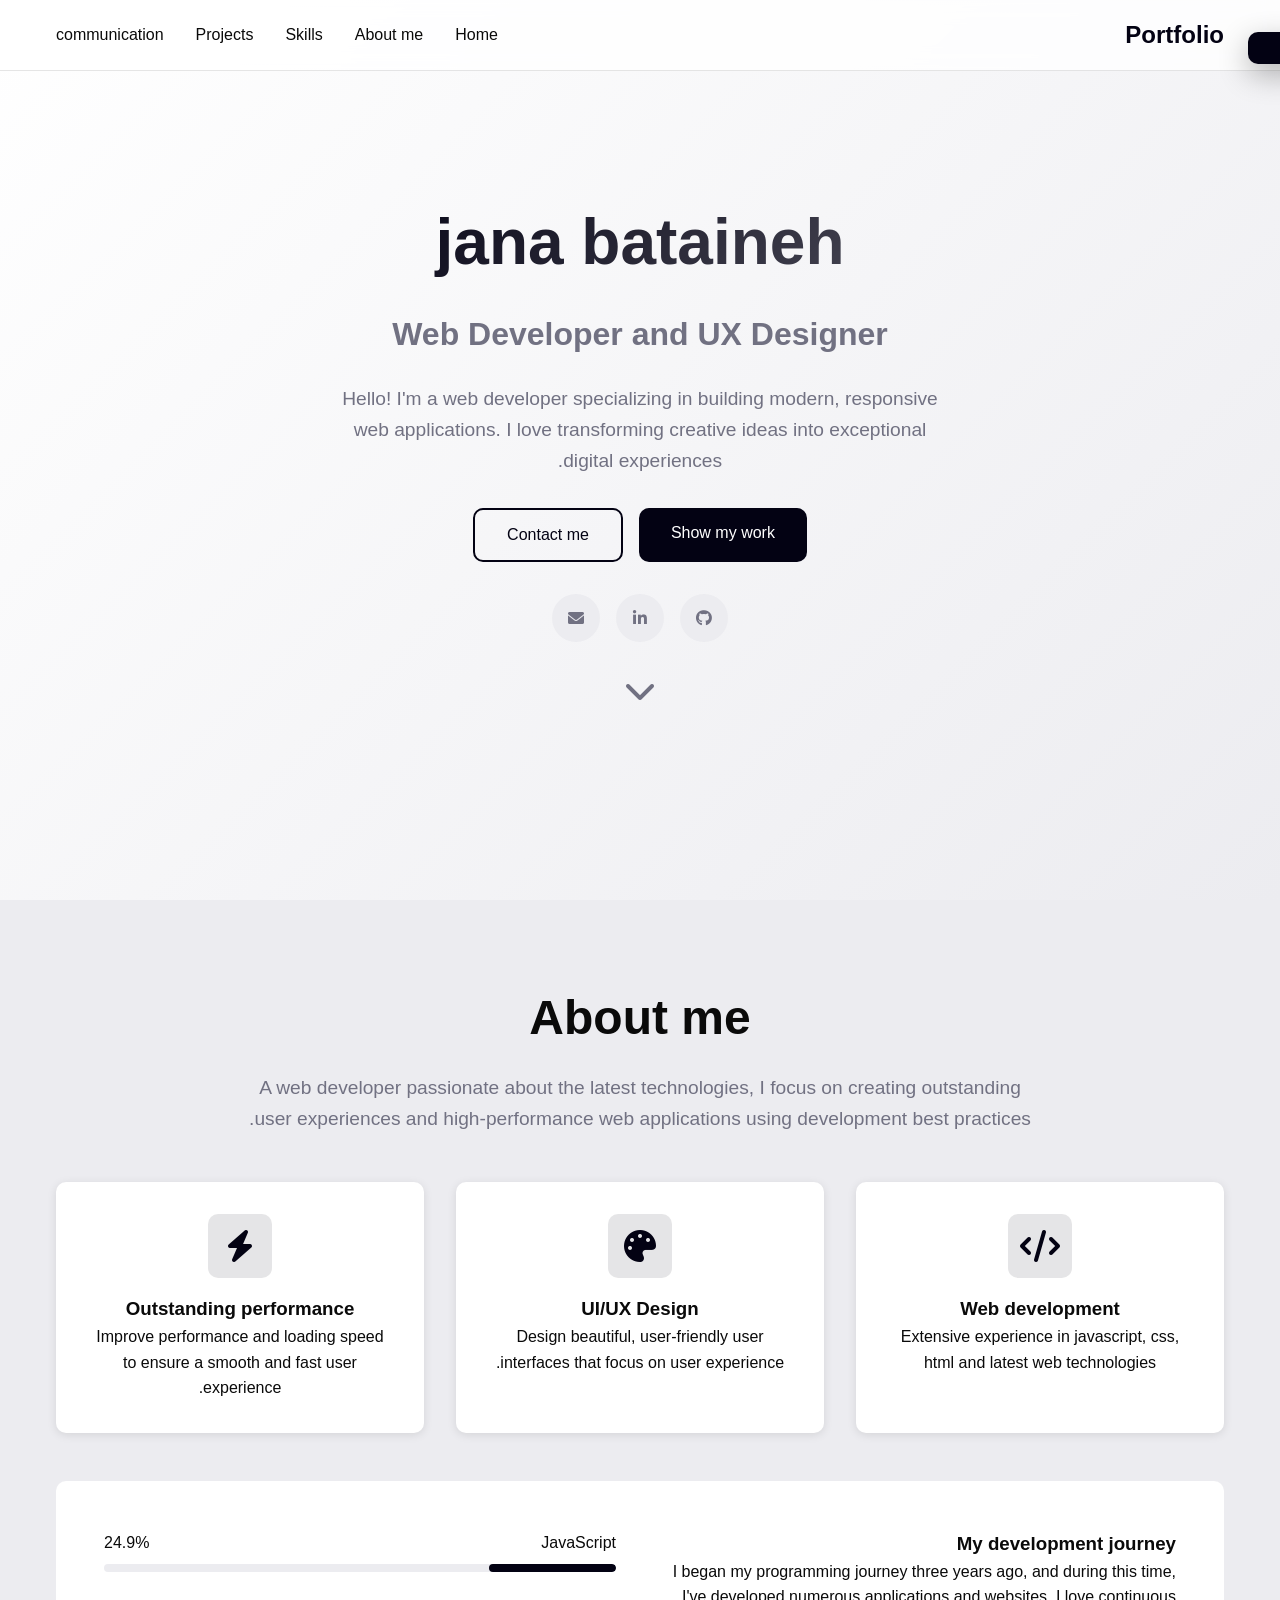
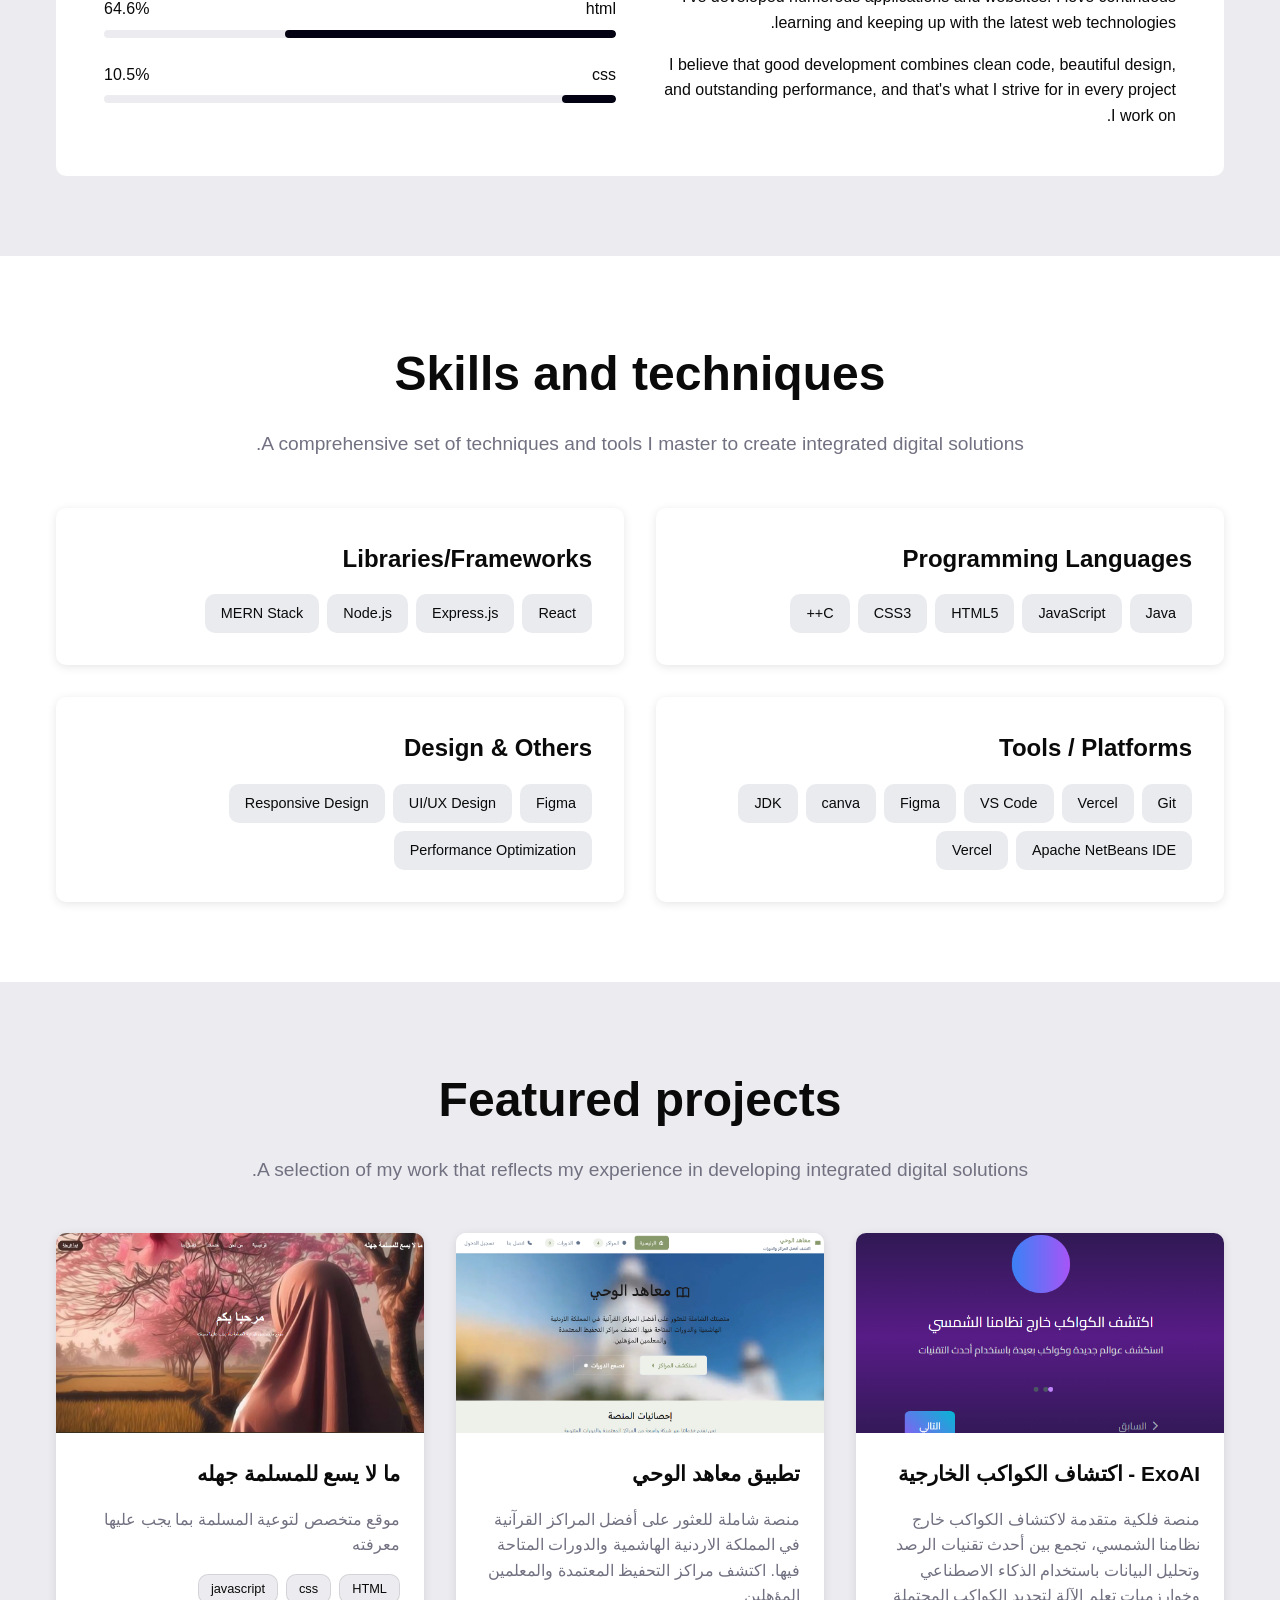
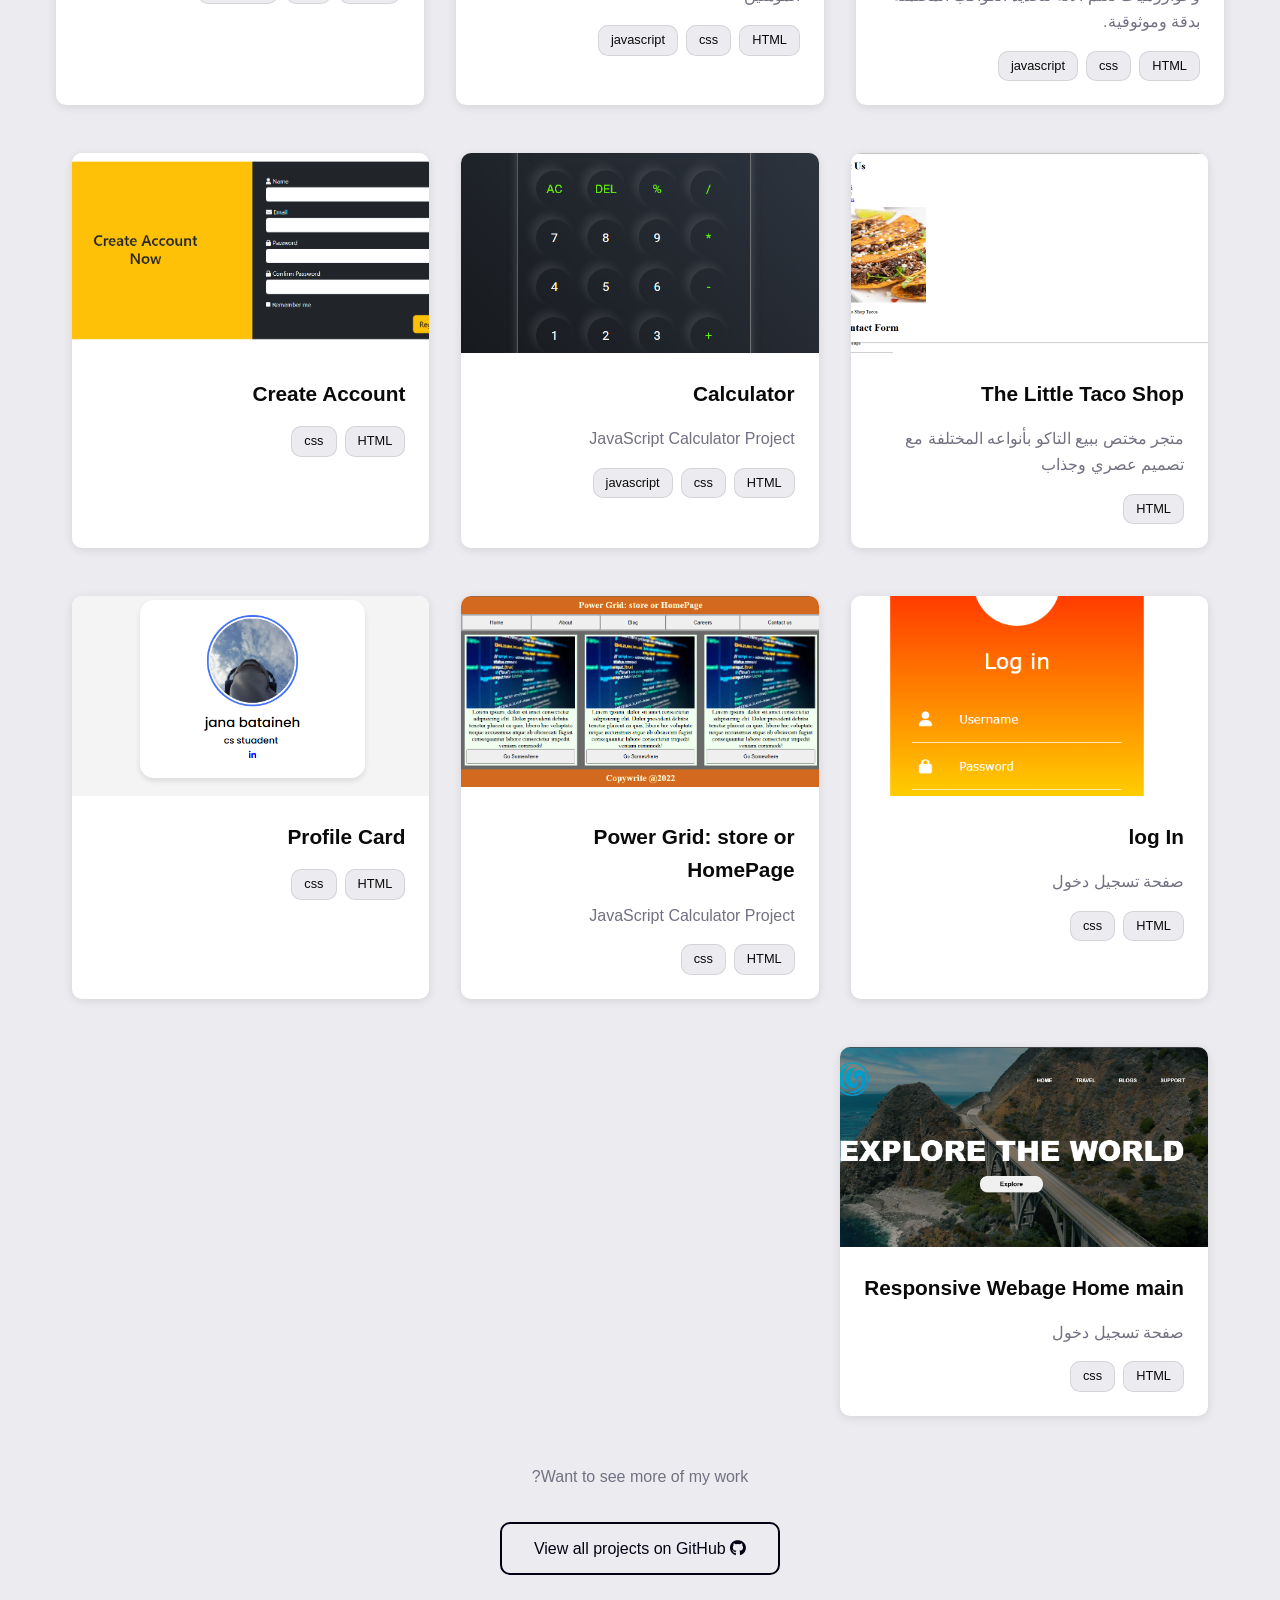
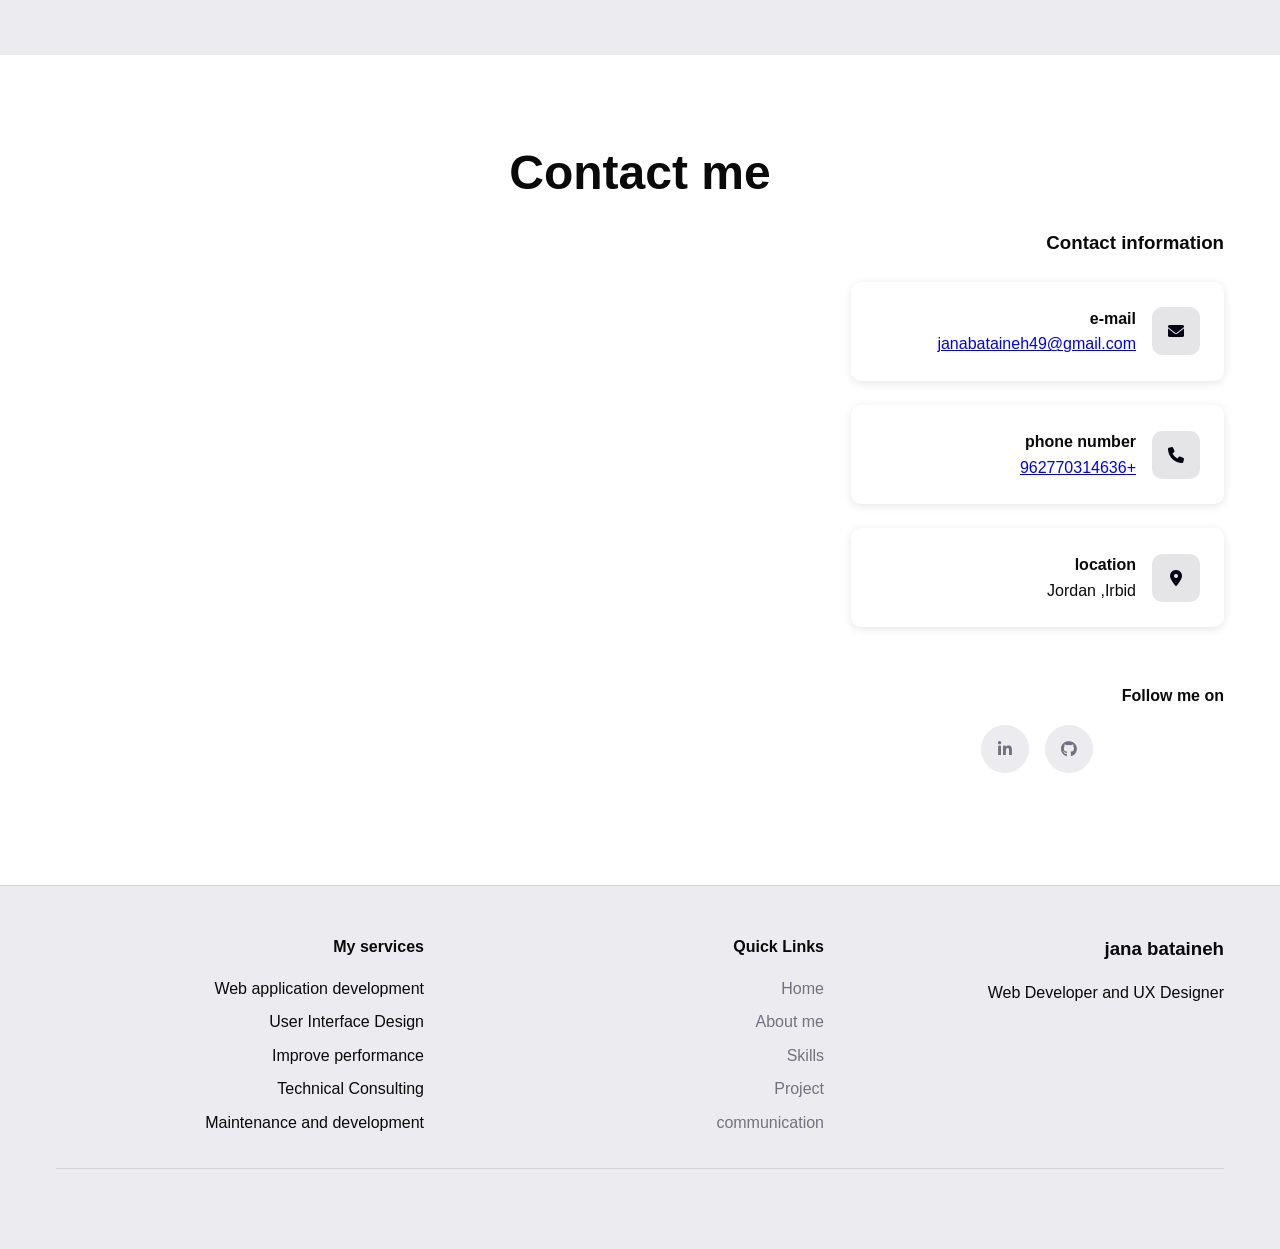
==== portfolio/index.html @ b6c84370 "Add files via upload" ====
<!DOCTYPE html>
<html lang="ar" dir="ltr">
<head>
    <meta charset="UTF-8">
    <meta name="viewport" content="width=device-width, initial-scale=1.0">
    <title>jana bataineh web developer</title>
    <link href="https://cdnjs.cloudflare.com/ajax/libs/font-awesome/6.0.0/css/all.min.css" rel="stylesheet">
    <link rel="stylesheet" href="style.css">
</head>
<body>
    <!-- Header -->
    <header class="header">
        <div class="container">
            <nav class="nav-container">
                <div class="logo">Portfolio</div>
                <ul class="nav-menu">
                    <li><a href="#home">Home</a></li>
                    <li><a href="#about">About me </a></li>
                    <li><a href="#skills">Skills</a></li>
                    <li><a href="#projects">Projects</a></li>
                    <li><a href="#contact">communication</a></li>
                </ul>
                <button class="mobile-menu-btn" onclick="toggleMobileMenu()">
                    <i class="fas fa-bars"></i>
                </button>
            </nav>
            <div class="mobile-menu" id="mobileMenu">
                <a href="#home" onclick="closeMobileMenu()">Home</a>
                <a href="#about" onclick="closeMobileMenu()">About me</a>
                <a href="#skills" onclick="closeMobileMenu()">Skills</a>
                <a href="#projects" onclick="closeMobileMenu()">Projects</a>
                <a href="#contact" onclick="closeMobileMenu()">communication</a>
            </div>
        </div>
    </header>

    <!-- Hero Section -->
    <section id="home" class="hero">
        <div class="container">
            <div class="hero-content">
                <h1>jana bataineh</h1>
                <h2>Web Developer and UX Designer</h2>
                <p>
                    Hello! I'm a web developer specializing in building modern, responsive web applications. I love transforming creative ideas into exceptional digital experiences.
                </p>
                <div class="hero-buttons">
                    <a href="#projects" class="btn btn-primary">Show my work</a>
                    <a href="#contact" class="btn btn-outline">Contact me</a>
                </div>
                <div class="social-links">
                    <a href="https://github.com/JanaBataineh" target="_blank" rel="noopener noreferrer">
                        <i class="fab fa-github"></i>
                    </a>
                    <a href="https://www.linkedin.com/in/jana-bataineh-46517a27a/" target="_blank" rel="noopener noreferrer">
                        <i class="fab fa-linkedin-in"></i>
                    </a>
                    <a href="janabataineh49@gmail.com">
                        <i class="fas fa-envelope"></i>
                    </a>
                </div>
                <div class="scroll-indicator" onclick="scrollToSection('about')">
                    <i class="fas fa-chevron-down" style="font-size: 2rem;"></i>
                </div>
            </div>
        </div>
    </section>

    <!-- About Section -->
    <section id="about" class="section section-bg">
        <div class="container">
            <h2 class="section-title">About me</h2>
            <p class="section-subtitle">
            A web developer passionate about the latest technologies, 
            I focus on creating outstanding user experiences and high-performance
             web applications using development best practices.  
            </p>
            
            <div class="about-cards">
                <div class="card">
                    <div class="card-icon">
                        <i class="fas fa-code"></i>
                    </div>
                    <h3>Web development </h3>
                    <p>Extensive experience in javascript, css, html and latest web technologies </p>
                </div>
                <div class="card">
                    <div class="card-icon">
                        <i class="fas fa-palette"></i>
                    </div>
                    <h3>UI/UX Design</h3>
                    <p>  Design beautiful, user-friendly user interfaces that focus on user experience.</p>
                </div>
                <div class="card">
                    <div class="card-icon">
                        <i class="fas fa-bolt"></i>
                    </div>
                    <h3> Outstanding performance</h3>
                    <p> Improve performance and loading speed to ensure a smooth and fast user experience.</p>
                </div>
            </div>

            <div class="about-content">
                <div>
                    <h3> My development journey</h3>
                    <p style="margin-bottom: 1rem;">
                        I began my programming journey three years ago, and during this time, I've developed numerous applications and websites. I love continuous learning and keeping up with the latest web technologies.
                    </p>
                    <p>
I believe that good development combines clean code, beautiful design, and outstanding performance, and that's what I strive for in every project I work on.                    </p>
                </div>
                <div>
                    <div class="skill-item">
                        <div class="skill-header">
                            <span>JavaScript</span>
                            <span>24.9%</span>
                        </div>
                        <div class="skill-bar">
                            <div class="skill-progress" style="width: 24.9%"></div>
                        </div>
                    </div>
                    <div class="skill-item">
                        <div class="skill-header">
                            <span>html</span>
                            <span>64.6%</span>
                        </div>
                        <div class="skill-bar">
                            <div class="skill-progress" style="width: 64.6%"></div>
                        </div>
                    </div>
                  
                    <div class="skill-item">
                        <div class="skill-header">
                            <span>css</span>
                            <span>10.5%</span>
                        </div>
                        <div class="skill-bar">
                            <div class="skill-progress" style="width: 10.5%"></div>
                        </div>
                    </div>
                </div>
            </div>
        </div>
    </section>

    <!-- Skills Section -->
    <section id="skills" class="section">
        <div class="container">
            <h2 class="section-title">Skills and techniques </h2>
            <p class="section-subtitle">
A comprehensive set of techniques and tools I master to create integrated digital solutions.            </p>
            
            <div class="skills-grid">
                <div class="skill-category">
                    <h3>Programming Languages</h3>
                    <div class="skills-tags">
                        <span class="skill-tag">Java</span>
                        <span class="skill-tag">JavaScript</span>
                        <span class="skill-tag">HTML5</span>
                        <span class="skill-tag">CSS3</span>
                        <span class="skill-tag">C++</span>
                    </div>
                </div>
                <div class="skill-category">
                    <h3>Libraries/Frameworks</h3>
                    <div class="skills-tags">
                        <span class="skill-tag">React</span>
                        <span class="skill-tag">Express.js</span>
                        <span class="skill-tag">Node.js</span>
                        <span class="skill-tag">MERN Stack</span>
                    </div>
                </div>
                <div class="skill-category">
                    <h3>Tools / Platforms</h3>
                    <div class="skills-tags">
                        <span class="skill-tag">Git</span>
                        <span class="skill-tag">Vercel</span>
                        <span class="skill-tag">VS Code</span>
                        <span class="skill-tag">Figma</span>
                        <span class="skill-tag">canva</span>
                        <span class="skill-tag">JDK</span>
                        <span class="skill-tag">Apache NetBeans IDE </span>
                        <span class="skill-tag">Vercel </span>
                    </div>
                </div>
                <div class="skill-category">
                    <h3>Design & Others</h3>
                    <div class="skills-tags">
                        <span class="skill-tag">Figma</span>
                        <span class="skill-tag">UI/UX Design</span>
                        <span class="skill-tag">Responsive Design</span>
                        <span class="skill-tag">Performance Optimization</span>
                    </div>
                </div>
            </div>
        </div>
    </section>

    <!-- Projects Section -->
    <section id="projects" class="section section-bg">
        <div class="container">
            <h2 class="section-title">Featured projects </h2>
            <p class="section-subtitle">
A selection of my work that reflects my experience in developing integrated digital solutions.            </p>
            
            <div class="projects-grid">
                <div class="project-card">
                    <div class="project-image" style="background-image: url('nasaPproject.png')">
                        <div class="project-overlay">
                            <a href="nasa/indexNasa.html" target="_blank" class="btn btn-primary">
                                <i class="fas fa-external-link-alt"></i> عرض المشروع
                            </a>
                            <a href="https://github.com/JanaBataineh/NASA.io" target="_blank" class="btn btn-outline">
                                <i class="fab fa-github"></i> الكود
                            </a>
                        </div>
                    </div>
                    <div class="project-content">
                        <h3 class="project-title">ExoAI - اكتشاف الكواكب الخارجية  </h3>
                        <p class="project-description">
                          منصة فلكية متقدمة لاكتشاف الكواكب خارج نظامنا الشمسي، تجمع بين أحدث تقنيات الرصد وتحليل البيانات باستخدام الذكاء الاصطناعي وخوارزميات تعلم الآلة لتحديد الكواكب المحتملة بدقة وموثوقية.
                        </p>
                        <div class="project-tags">
                            <span class="project-tag">HTML</span>
                            <span class="project-tag">css</span>
                            <span class="project-tag">javascript</span>
                        </div>
                    </div>
                </div>

                <div class="project-card">
                    <div class="project-image" style="background-image: url('QuranicCenter.png')">
                        <div class="project-overlay">
                            <a href="Quranic Center/front -end/index.html" target="_blank" class="btn btn-primary">
                                <i class="fas fa-external-link-alt"></i> عرض المشروع
                            </a>
                            <a href="https://github.com/JanaBataineh/Quranic-Center.io" target="_blank" class="btn btn-outline">
                                <i class="fab fa-github"></i> الكود
                            </a>
                        </div>
                    </div>
                    <div class="project-content">
                        <h3 class="project-title">تطبيق معاهد الوحي</h3>
                        <p class="project-description">
منصة شاملة للعثور على أفضل المراكز القرآنية في المملكة الاردنية الهاشمية 
والدورات المتاحة فيها. اكتشف مراكز التحفيظ المعتمدة والمعلمين المؤهلين       
                 </p>
                        <div class="project-tags">
                              <span class="project-tag">HTML</span>
                            <span class="project-tag">css</span>
                            <span class="project-tag">javascript</span>
                        </div>
                    </div>
                </div>

                <div class="project-card">
                    <div class="project-image" style="background-image: url('Muslim.png')">
                        <div class="project-overlay">
                            <a href="Muslim/indexMuslim.html" target="_blank" class="btn btn-primary">
                                <i class="fas fa-external-link-alt"></i> عرض المشروع
                            </a>
                            <a href="https://github.com/JanaBataineh/Muslim.io" target="_blank" class="btn btn-outline">
                                <i class="fab fa-github"></i> الكود
                            </a>
                        </div>
                    </div>
                    <div class="project-content">
                        <h3 class="project-title"> ما لا يسع للمسلمة جهله</h3>
                        <p class="project-description">
موقع متخصص لتوعية المسلمة بما يجب عليها معرفته

                        </p>
                        <div class="project-tags">
                             <span class="project-tag">HTML</span>
                            <span class="project-tag">css</span>
                            <span class="project-tag">javascript</span>
                        </div>
                    </div>
                </div>
            </div>
                 <div class="container">
            <div class="projects-grid">
                <div class="project-card">
                    <div class="project-image" style="background-image: url('The Little Taco Shop.png')">
                        <div class="project-overlay">
                            <a href="The Little Taco Shop/index.html" target="_blank" class="btn btn-primary">
                                <i class="fas fa-external-link-alt"></i> عرض المشروع
                            </a>
                            <a href="https://github.com/JanaBataineh/html-project.io/tree/main/project%201" target="_blank" class="btn btn-outline">
                                <i class="fab fa-github"></i> الكود
                            </a>
                        </div>
                    </div>
                    <div class="project-content">
                        <h3 class="project-title">The Little Taco Shop </h3>
                        <p class="project-description">
متجر مختص ببيع التاكو بأنواعه المختلفة مع تصميم عصري وجذاب
                        </p>
                        <div class="project-tags">
                            <span class="project-tag">HTML</span>
                   
                        </div>
                    </div>
                </div>

                <div class="project-card">
                    <div class="project-image" style="background-image: url('Calculator.png')">
                        <div class="project-overlay">
                            <a href="Calculator/indexCalculator.HTML" target="_blank" class="btn btn-primary">
                                <i class="fas fa-external-link-alt"></i> عرض المشروع
                            </a>
                            <a href="https://github.com/JanaBataineh/js.io/tree/main/Calculator" target="_blank" class="btn btn-outline">
                                <i class="fab fa-github"></i> الكود
                            </a>
                        </div>
                    </div>
                    <div class="project-content">
                        <h3 class="project-title"> Calculator </h3>
                        <p class="project-description">
JavaScript Calculator Project                 </p>
                        <div class="project-tags">
                              <span class="project-tag">HTML</span>
                            <span class="project-tag">css</span>
                            <span class="project-tag">javascript</span>
                        </div>
                    </div>
                </div>

                <div class="project-card">
                    <div class="project-image" style="background-image: url('Registration.png')">
                        <div class="project-overlay">
                            <a href="Registration/Registration.html" target="_blank" class="btn btn-primary">
                                <i class="fas fa-external-link-alt"></i> عرض المشروع
                            </a>
                            <a href="https://github.com/JanaBataineh/CSSproject.io-/tree/main/Create%20Account" target="_blank" class="btn btn-outline">
                                <i class="fab fa-github"></i> الكود
                            </a>
                        </div>
                    </div>
                    <div class="project-content">
                        <h3 class="project-title"> Create Account  </h3>
                     
                        <div class="project-tags">
                             <span class="project-tag">HTML</span>
                            <span class="project-tag">css</span>
                        </div>
                    </div>
                </div>
            </div>
<div class="projects-grid">
                <div class="project-card">
                    <div class="project-image" style="background-image: url('logIn.png')">
                        <div class="project-overlay">
                            <a href="log In/index (1).html" target="_blank" class="btn btn-primary">
                                <i class="fas fa-external-link-alt"></i> عرض المشروع
                            </a>
                            <a href="https://github.com/JanaBataineh/CSSproject.io-/tree/main/login%20page" target="_blank" class="btn btn-outline">
                                <i class="fab fa-github"></i> الكود
                            </a>
                        </div>
                    </div>
                    <div class="project-content">
                        <h3 class="project-title">log In </h3>
                        <p class="project-description">
صفحة تسجيل دخول     
                   </p>
                        <div class="project-tags">
                            <span class="project-tag">HTML</span>
                                               <span class="project-tag">css</span>

                        </div>
                    </div>
                </div>

                <div class="project-card">
                    <div class="project-image" style="background-image: url('Power\ Grid\ store\ or\ HomePage.png')">
                        <div class="project-overlay">
                            <a href="Power Grid store or HomePage/index (1).html" target="_blank" class="btn btn-primary">
                                <i class="fas fa-external-link-alt"></i> عرض المشروع
                            </a>
                            <a href="https://github.com/JanaBataineh/CSSproject.io-/tree/main/New%20folder" target="_blank" class="btn btn-outline">
                                <i class="fab fa-github"></i> الكود
                            </a>
                        </div>
                    </div>
                    <div class="project-content">
                        <h3 class="project-title"> Power Grid: store or HomePage</h3>
                        <p class="project-description">
JavaScript Calculator Project                 </p>
                        <div class="project-tags">
                              <span class="project-tag">HTML</span>
                            <span class="project-tag">css</span>
                        </div>
                    </div>
                </div>

                <div class="project-card">
                    <div class="project-image" style="background-image: url('Profile\ Card.png')">
                        <div class="project-overlay">
                            <a href="Profile Card/Profile Card.HTML" target="_blank" class="btn btn-primary">
                                <i class="fas fa-external-link-alt"></i> عرض المشروع
                            </a>
                            <a href="https://github.com/JanaBataineh/CSSproject.io-/tree/main/Profile%20Card" target="_blank" class="btn btn-outline">
                                <i class="fab fa-github"></i> الكود
                            </a>
                        </div>
                    </div>
                    <div class="project-content">
                        <h3 class="project-title"> Profile Card  </h3>
                     
                        <div class="project-tags">
                             <span class="project-tag">HTML</span>
                            <span class="project-tag">css</span>
                        </div>
                    </div>
                </div>
            </div>
<div class="projects-grid" style="width:fit-content;">
                <div class="project-card" >
                    <div class="project-image" style="background-image: url('Responsive\ Webage\ Home\ main.png')">
                        <div class="project-overlay">
                            <a href="Responsive Webage Home main/index.html" target="_blank" class="btn btn-primary">
                                <i class="fas fa-external-link-alt"></i> عرض المشروع
                            </a>
                            <a href="https://github.com/JanaBataineh/CSSproject.io-/tree/main/Responsive%20Webage%20Home%20main" target="_blank" class="btn btn-outline">
                                <i class="fab fa-github"></i> الكود
                            </a>
                        </div>
                    </div>
                    <div class="project-content">
                        <h3 class="project-title"> Responsive Webage Home main </h3>
                        <p class="project-description">
صفحة تسجيل دخول     
                   </p>
                        <div class="project-tags">
                            <span class="project-tag">HTML</span>
                                               <span class="project-tag">css</span>

                        </div>
                    </div>
                </div>

                
             
            </div>
            <div style="text-align: center; margin-top: 3rem;">
                <p style="margin-bottom: 2rem; color: var(--muted-foreground);">
                    Want to see more of my work?
                </p>
                <a href="https://github.com/JanaBataineh" target="_blank" class="btn btn-outline">
                    <i class="fab fa-github"></i> 
View all projects on GitHub                </a>
            </div>
        </div>
        
    </section>

    <!-- Contact Section -->
    <section id="contact" class="section">
        <div class="container">
            <h2 class="section-title">Contact me</h2>
        
            
            <div class="contact-container">
                <div class="contact-info">
                    <h3>Contact information </h3>
                    
                    <div class="contact-item">
                        <div class="contact-icon">
                            <i class="fas fa-envelope"></i>
                        </div>
                        <div>
                            <h4>e-mail</h4>
                            <a href="mailto:janabataineh49@gmail.com">janabataineh49@gmail.com</a>
                        </div>
                    </div>

                    <div class="contact-item">
                        <div class="contact-icon">
                            <i class="fas fa-phone"></i>
                        </div>
                        <div>
                            <h4>phone number </h4>
                            <a href="tel:+966501234567">+962770314636</a>
                        </div>
                    </div>

                    <div class="contact-item">
                        <div class="contact-icon">
                            <i class="fas fa-map-marker-alt"></i>
                        </div>
                        <div>
                            <h4>location</h4>
                            <span> Jordan ,Irbid</span>
                        </div>
                    </div>

                    <div style="margin-top: 2rem;">
                        <h4 style="margin-bottom: 1rem;">Follow me on </h4>
                        <div class="social-links">
                            <a href="https://github.com/JanaBataineh" target="_blank">
                                <i class="fab fa-github"></i>
                            </a>
                            <a href="https://www.linkedin.com/in/jana-bataineh-46517a27a/" target="_blank">
                                <i class="fab fa-linkedin-in"></i>
                            </a>
                        </div>
                    </div>
                </div>

            
            </div>
        </div>
    </section>

    <!-- Footer -->
    <footer class="footer">
        <div class="container">
            <div class="footer-content">
                <div class="footer-section">
                    <h3> jana bataineh</h3>
                    <p>
Web Developer and UX Designer                    </p>
                </div>
                
                <div class="footer-section">
                    <h4>Quick Links </h4>
                    <div class="footer-links">
                        <a href="#home">Home</a>
                        <a href="#about">About me</a>
                        <a href="#skills">Skills</a>
                        <a href="#projects">Project</a>
                        <a href="#contact">communication</a>
                    </div>
                </div>
                
                <div class="footer-section">
                    <h4>My services</h4>
                    <div class="footer-links">
                        <span>Web application development  </span>
                        <span> User Interface Design </span>
                        <span>Improve performance </span>
                        <span>Technical Consulting </span>
                        <span>Maintenance and development </span>
                    </div>
                </div>
            </div>
            
            <div class="footer-bottom">
               
            </div>
        </div>
    </footer>

    <!-- Toast Notification -->
    <div id="toast" class="toast"></div>

    <script src="script.js">
    
    </script>
</body>
</html>
---- portfolio/style.css ----
* {
            margin: 0;
            padding: 0;
            box-sizing: border-box;
        }

        :root {
            --primary: #030213;
            --primary-foreground: #ffffff;
            --background: #ffffff;
            --foreground: #0a0a0a;
            --muted: #ececf0;
            --muted-foreground: #717182;
            --accent: #e9ebef;
            --border: rgba(0, 0, 0, 0.1);
            --card: #ffffff;
            --card-foreground: #0a0a0a;
            --radius: 0.625rem;
        }

        body {
            font-family: 'Arial', sans-serif;
            background-color: var(--background);
            color: var(--foreground);
            line-height: 1.6;
            direction: rtl;
        }

        .container {
            max-width: 1200px;
            margin: 0 auto;
            padding: 0 1rem;
        }

        /* Header Styles */
        .header {
            position: fixed;
            top: 0;
            left: 0;
            right: 0;
            background: rgba(255, 255, 255, 0.8);
            backdrop-filter: blur(10px);
            border-bottom: 1px solid var(--border);
            z-index: 1000;
            padding: 1rem 0;
        }

        .nav-container {
            display: flex;
            justify-content: space-between;
            align-items: center;
        }

        .logo {
            font-size: 1.5rem;
            font-weight: 600;
            color: var(--primary);
        }

        .nav-menu {
            display: flex;
            list-style: none;
            gap: 2rem;
        }

        .nav-menu a {
            text-decoration: none;
            color: var(--foreground);
            transition: color 0.3s ease;
        }

        .nav-menu a:hover {
            color: var(--primary);
        }

        .mobile-menu-btn {
            display: none;
            background: none;
            border: none;
            font-size: 1.5rem;
            cursor: pointer;
        }

        .mobile-menu {
            display: none;
            background: var(--background);
            border-bottom: 1px solid var(--border);
            padding: 1rem;
        }

        .mobile-menu.active {
            display: block;
        }

        .mobile-menu a {
            display: block;
            padding: 0.5rem 0;
            text-decoration: none;
            color: var(--foreground);
            border-bottom: 1px solid var(--border);
        }

        /* Hero Section */
        .hero {
            min-height: 100vh;
            display: flex;
            align-items: center;
            justify-content: center;
            background: linear-gradient(135deg, var(--background) 0%, var(--muted) 100%);
            text-align: center;
            padding: 2rem 0;
        }

        .hero-content h1 {
            font-size: 4rem;
            font-weight: bold;
            background: linear-gradient(135deg, var(--primary) 0%, rgba(3, 2, 19, 0.7) 100%);
            -webkit-background-clip: text;
            -webkit-text-fill-color: transparent;
            background-clip: text;
            margin-bottom: 1rem;
        }

        .hero-content h2 {
            font-size: 2rem;
            color: var(--muted-foreground);
            margin-bottom: 1.5rem;
        }

        .hero-content p {
            font-size: 1.2rem;
            color: var(--muted-foreground);
            max-width: 600px;
            margin: 0 auto 2rem;
        }

        .hero-buttons {
            display: flex;
            gap: 1rem;
            justify-content: center;
            margin-bottom: 2rem;
            flex-wrap: wrap;
        }

        .btn {
            padding: 0.75rem 2rem;
            border: none;
            border-radius: var(--radius);
            font-weight: 500;
            cursor: pointer;
            transition: all 0.3s ease;
            text-decoration: none;
            display: inline-block;
        }

        .btn-primary {
            background: var(--primary);
            color: var(--primary-foreground);
        }

        .btn-primary:hover {
            background: rgba(3, 2, 19, 0.8);
            transform: translateY(-2px);
        }

        .btn-outline {
            background: transparent;
            color: var(--primary);
            border: 2px solid var(--primary);
        }

        .btn-outline:hover {
            background: var(--primary);
            color: var(--primary-foreground);
        }

        .social-links {
            display: flex;
            justify-content: center;
            gap: 1rem;
            margin-bottom: 2rem;
        }

        .social-links a {
            display: flex;
            align-items: center;
            justify-content: center;
            width: 3rem;
            height: 3rem;
            background: var(--muted);
            border-radius: 50%;
            color: var(--muted-foreground);
            text-decoration: none;
            transition: all 0.3s ease;
        }

        .social-links a:hover {
            background: var(--primary);
            color: var(--primary-foreground);
            transform: translateY(-2px);
        }

        .scroll-indicator {
            animation: bounce 2s infinite;
            cursor: pointer;
            color: var(--muted-foreground);
        }

        @keyframes bounce {
            0%, 20%, 50%, 80%, 100% {
                transform: translateY(0);
            }
            40% {
                transform: translateY(-10px);
            }
            60% {
                transform: translateY(-5px);
            }
        }

        /* Section Styles */
        .section {
            padding: 5rem 0;
        }

        .section-bg {
            background: var(--muted);
        }

        .section-title {
            text-align: center;
            font-size: 3rem;
            margin-bottom: 1rem;
        }

        .section-subtitle {
            text-align: center;
            font-size: 1.2rem;
            color: var(--muted-foreground);
            max-width: 800px;
            margin: 0 auto 3rem;
        }

        /* About Section */
        .about-cards {
            display: grid;
            grid-template-columns: repeat(auto-fit, minmax(300px, 1fr));
            gap: 2rem;
            margin-bottom: 3rem;
        }

        .card {
            background: var(--card);
            border-radius: var(--radius);
            padding: 2rem;
            box-shadow: 0 2px 10px rgba(0, 0, 0, 0.1);
            transition: transform 0.3s ease, box-shadow 0.3s ease;
            text-align: center;
        }

        .card:hover {
            transform: translateY(-5px);
            box-shadow: 0 10px 30px rgba(0, 0, 0, 0.2);
        }

        .card-icon {
            width: 4rem;
            height: 4rem;
            background: rgba(3, 2, 19, 0.1);
            border-radius: var(--radius);
            display: flex;
            align-items: center;
            justify-content: center;
            margin: 0 auto 1rem;
            font-size: 2rem;
            color: var(--primary);
        }

        .about-content {
            display: grid;
            grid-template-columns: 1fr 1fr;
            gap: 3rem;
            align-items: center;
            background: var(--card);
            border-radius: var(--radius);
            padding: 3rem;
        }

        .skill-item {
            margin-bottom: 1.5rem;
        }

        .skill-header {
            display: flex;
            justify-content: space-between;
            margin-bottom: 0.5rem;
        }

        .skill-bar {
            width: 100%;
            height: 0.5rem;
            background: var(--muted);
            border-radius: var(--radius);
            overflow: hidden;
        }

        .skill-progress {
            height: 100%;
            background: var(--primary);
            border-radius: var(--radius);
            transition: width 2s ease;
        }

        /* Skills Section */
        .skills-grid {
            display: grid;
            grid-template-columns: repeat(auto-fit, minmax(400px, 1fr));
            gap: 2rem;
        }

        .skill-category {
            background: var(--card);
            border-radius: var(--radius);
            padding: 2rem;
            box-shadow: 0 2px 10px rgba(0, 0, 0, 0.1);
        }

        .skill-category h3 {
            margin-bottom: 1rem;
            font-size: 1.5rem;
        }

        .skills-tags {
            display: flex;
            flex-wrap: wrap;
            gap: 0.5rem;
        }

        .skill-tag {
            background: var(--accent);
            color: var(--foreground);
            padding: 0.5rem 1rem;
            border-radius: var(--radius);
            font-size: 0.9rem;
            transition: all 0.3s ease;
        }

        .skill-tag:hover {
            background: var(--primary);
            color: var(--primary-foreground);
        }

        /* Projects Section */
        .projects-grid {
            display: grid;
            grid-template-columns: repeat(auto-fit, minmax(350px, 1fr));
            gap: 2rem;
            margin-bottom: 3rem;
        }

        .project-card {
            background: var(--card);
            border-radius: var(--radius);
            overflow: hidden;
            box-shadow: 0 2px 10px rgba(0, 0, 0, 0.1);
            transition: transform 0.3s ease, box-shadow 0.3s ease;
        }

        .project-card:hover {
            transform: translateY(-5px);
            box-shadow: 0 15px 40px rgba(0, 0, 0, 0.2);
        }

        .project-image {
            position: relative;
            height: 200px;
            background-size: cover;
            background-position: center;
            overflow: hidden;
        }

        .project-overlay {
            position: absolute;
            top: 0;
            left: 0;
            right: 0;
            bottom: 0;
            background: rgba(0, 0, 0, 0.7);
            display: flex;
            align-items: center;
            justify-content: center;
            gap: 1rem;
            opacity: 0;
            transition: opacity 0.3s ease;
        }

        .project-card:hover .project-overlay {
            opacity: 1;
        }

        .project-content {
            padding: 1.5rem;
        }

        .project-title {
            font-size: 1.3rem;
            margin-bottom: 1rem;
        }

        .project-description {
            color: var(--muted-foreground);
            margin-bottom: 1rem;
            line-height: 1.6;
        }

        .project-tags {
            display: flex;
            flex-wrap: wrap;
            gap: 0.5rem;
        }

        .project-tag {
            background: var(--muted);
            color: var(--foreground);
            padding: 0.25rem 0.75rem;
            border-radius: var(--radius);
            font-size: 0.8rem;
            border: 1px solid var(--border);
        }

        /* Contact Section */
        .contact-container {
            display: grid;
            grid-template-columns: 1fr 2fr;
            gap: 3rem;
        }

        .contact-info {
            display: flex;
            flex-direction: column;
            gap: 1.5rem;
        }

        .contact-item {
            background: var(--card);
            padding: 1.5rem;
            border-radius: var(--radius);
            box-shadow: 0 2px 10px rgba(0, 0, 0, 0.1);
            display: flex;
            align-items: center;
            gap: 1rem;
        }

        .contact-icon {
            width: 3rem;
            height: 3rem;
            background: rgba(3, 2, 19, 0.1);
            border-radius: var(--radius);
            display: flex;
            align-items: center;
            justify-content: center;
            color: var(--primary);
            flex-shrink: 0;
        }

        .contact-form {
            background: var(--card);
            padding: 2rem;
            border-radius: var(--radius);
            box-shadow: 0 2px 10px rgba(0, 0, 0, 0.1);
        }

        .form-group {
            margin-bottom: 1.5rem;
        }

        .form-row {
            display: grid;
            grid-template-columns: 1fr 1fr;
            gap: 1rem;
        }

        .form-group label {
            display: block;
            margin-bottom: 0.5rem;
            font-weight: 500;
        }

        .form-input,
        .form-textarea {
            width: 100%;
            padding: 0.75rem;
            border: 2px solid var(--border);
            border-radius: var(--radius);
            font-size: 1rem;
            transition: border-color 0.3s ease;
            background: var(--background);
        }

        .form-input:focus,
        .form-textarea:focus {
            outline: none;
            border-color: var(--primary);
        }

        .form-textarea {
            resize: vertical;
            min-height: 120px;
        }

        /* Footer */
        .footer {
            background: var(--muted);
            border-top: 1px solid var(--border);
            padding: 3rem 0;
        }

        .footer-content {
            display: grid;
            grid-template-columns: repeat(auto-fit, minmax(250px, 1fr));
            gap: 2rem;
            margin-bottom: 2rem;
        }

        .footer-section h3,
        .footer-section h4 {
            margin-bottom: 1rem;
        }

        .footer-links {
            display: flex;
            flex-direction: column;
            gap: 0.5rem;
        }

        .footer-links a {
            color: var(--muted-foreground);
            text-decoration: none;
            transition: color 0.3s ease;
        }

        .footer-links a:hover {
            color: var(--primary);
        }

        .footer-bottom {
            border-top: 1px solid var(--border);
            padding-top: 2rem;
            text-align: center;
            color: var(--muted-foreground);
        }

        /* Toast Notification */
        .toast {
            position: fixed;
            top: 2rem;
            right: 2rem;
            background: var(--primary);
            color: var(--primary-foreground);
            padding: 1rem 2rem;
            border-radius: var(--radius);
            box-shadow: 0 10px 30px rgba(0, 0, 0, 0.3);
            transform: translateX(100%);
            transition: transform 0.3s ease;
            z-index: 1001;
        }

        .toast.show {
            transform: translateX(0);
        }

        /* Responsive Design */
        @media (max-width: 768px) {
            .nav-menu {
                display: none;
            }

            .mobile-menu-btn {
                display: block;
            }

            .hero-content h1 {
                font-size: 2.5rem;
            }

            .hero-content h2 {
                font-size: 1.5rem;
            }

            .hero-buttons {
                flex-direction: column;
                align-items: center;
            }

            .about-content {
                grid-template-columns: 1fr;
                gap: 2rem;
            }

            .skills-grid {
                grid-template-columns: 1fr;
            }

            .projects-grid {
                grid-template-columns: 1fr;
            }

            .contact-container {
                grid-template-columns: 1fr;
            }

            .form-row {
                grid-template-columns: 1fr;
            }

            .footer-content {
                grid-template-columns: 1fr;
                text-align: center;
            }

            .container {
                padding: 0 0.5rem;
            }
        }

        @media (max-width: 480px) {
            .hero-content h1 {
                font-size: 2rem;
            }

            .section-title {
                font-size: 2rem;
            }

            .about-cards {
                grid-template-columns: 1fr;
            }

            .about-content {
                padding: 1.5rem;
            }

            .contact-form {
                padding: 1.5rem;
            }
        }
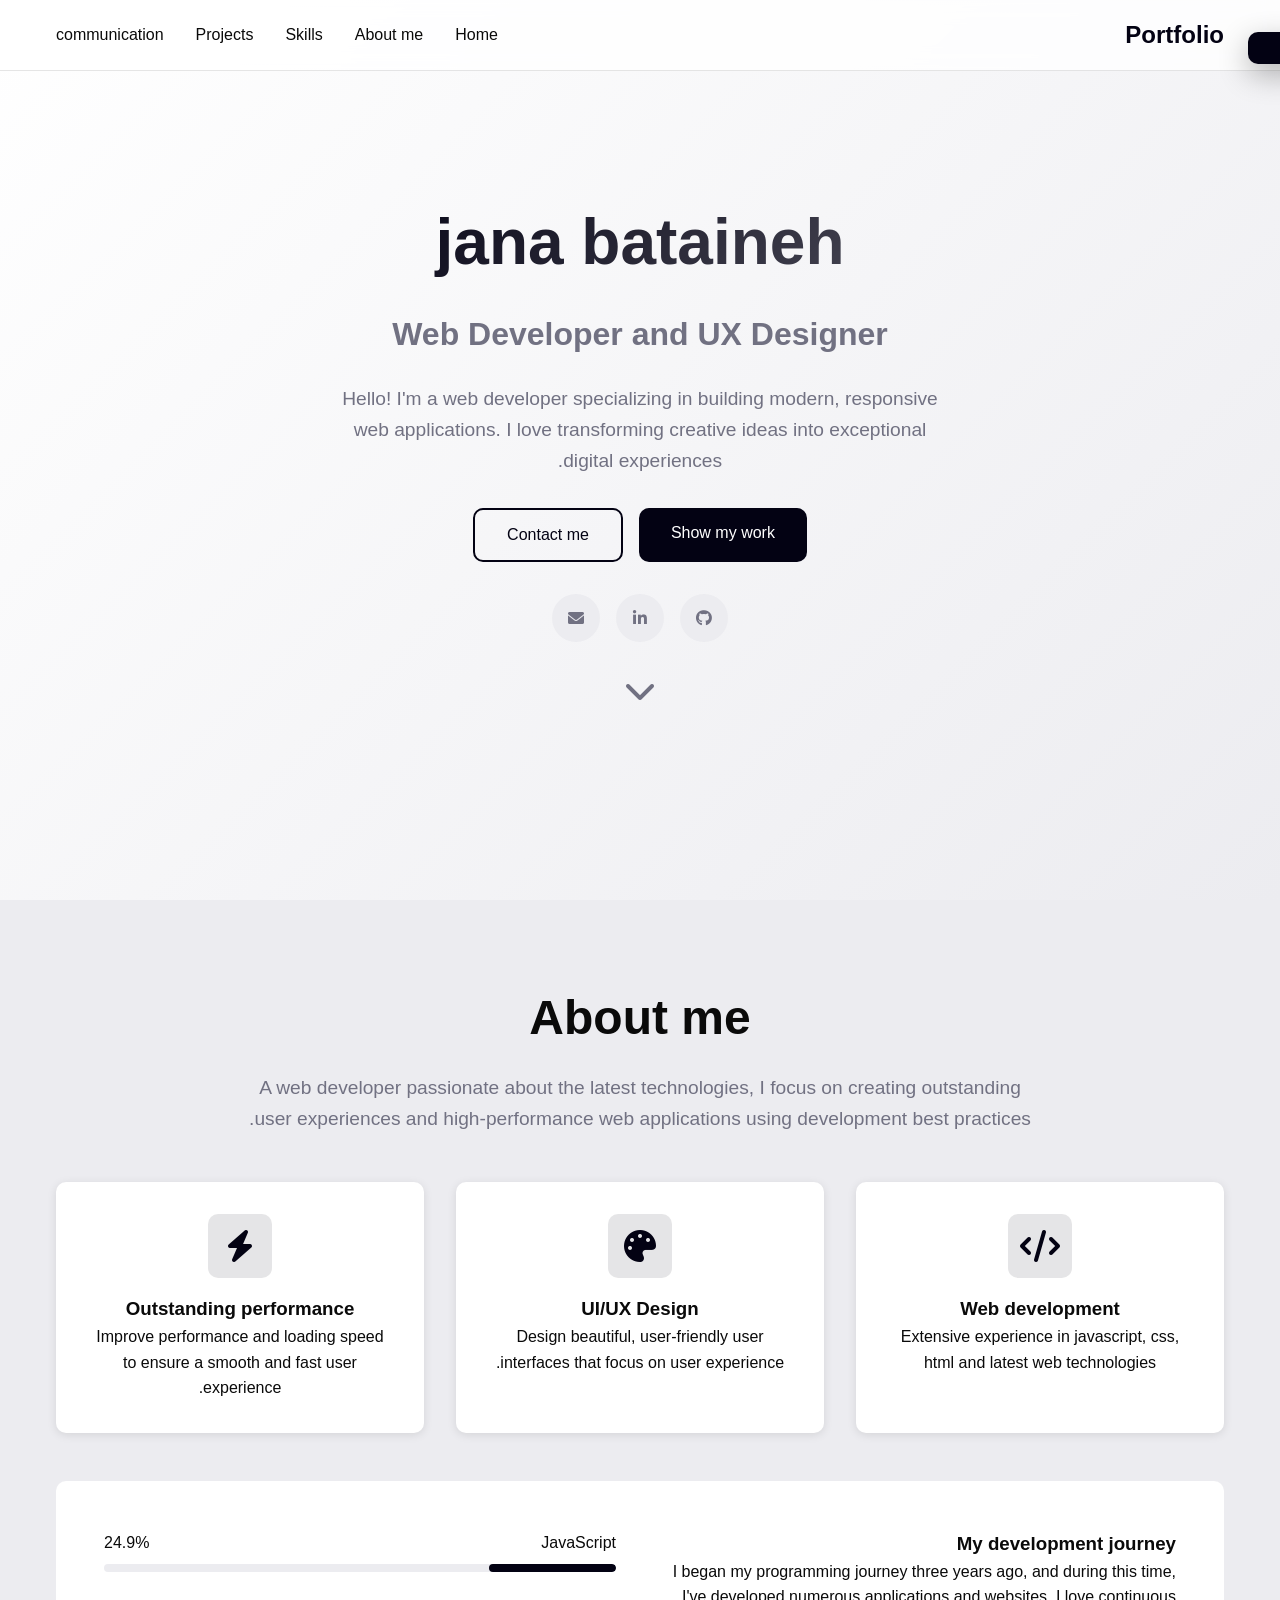
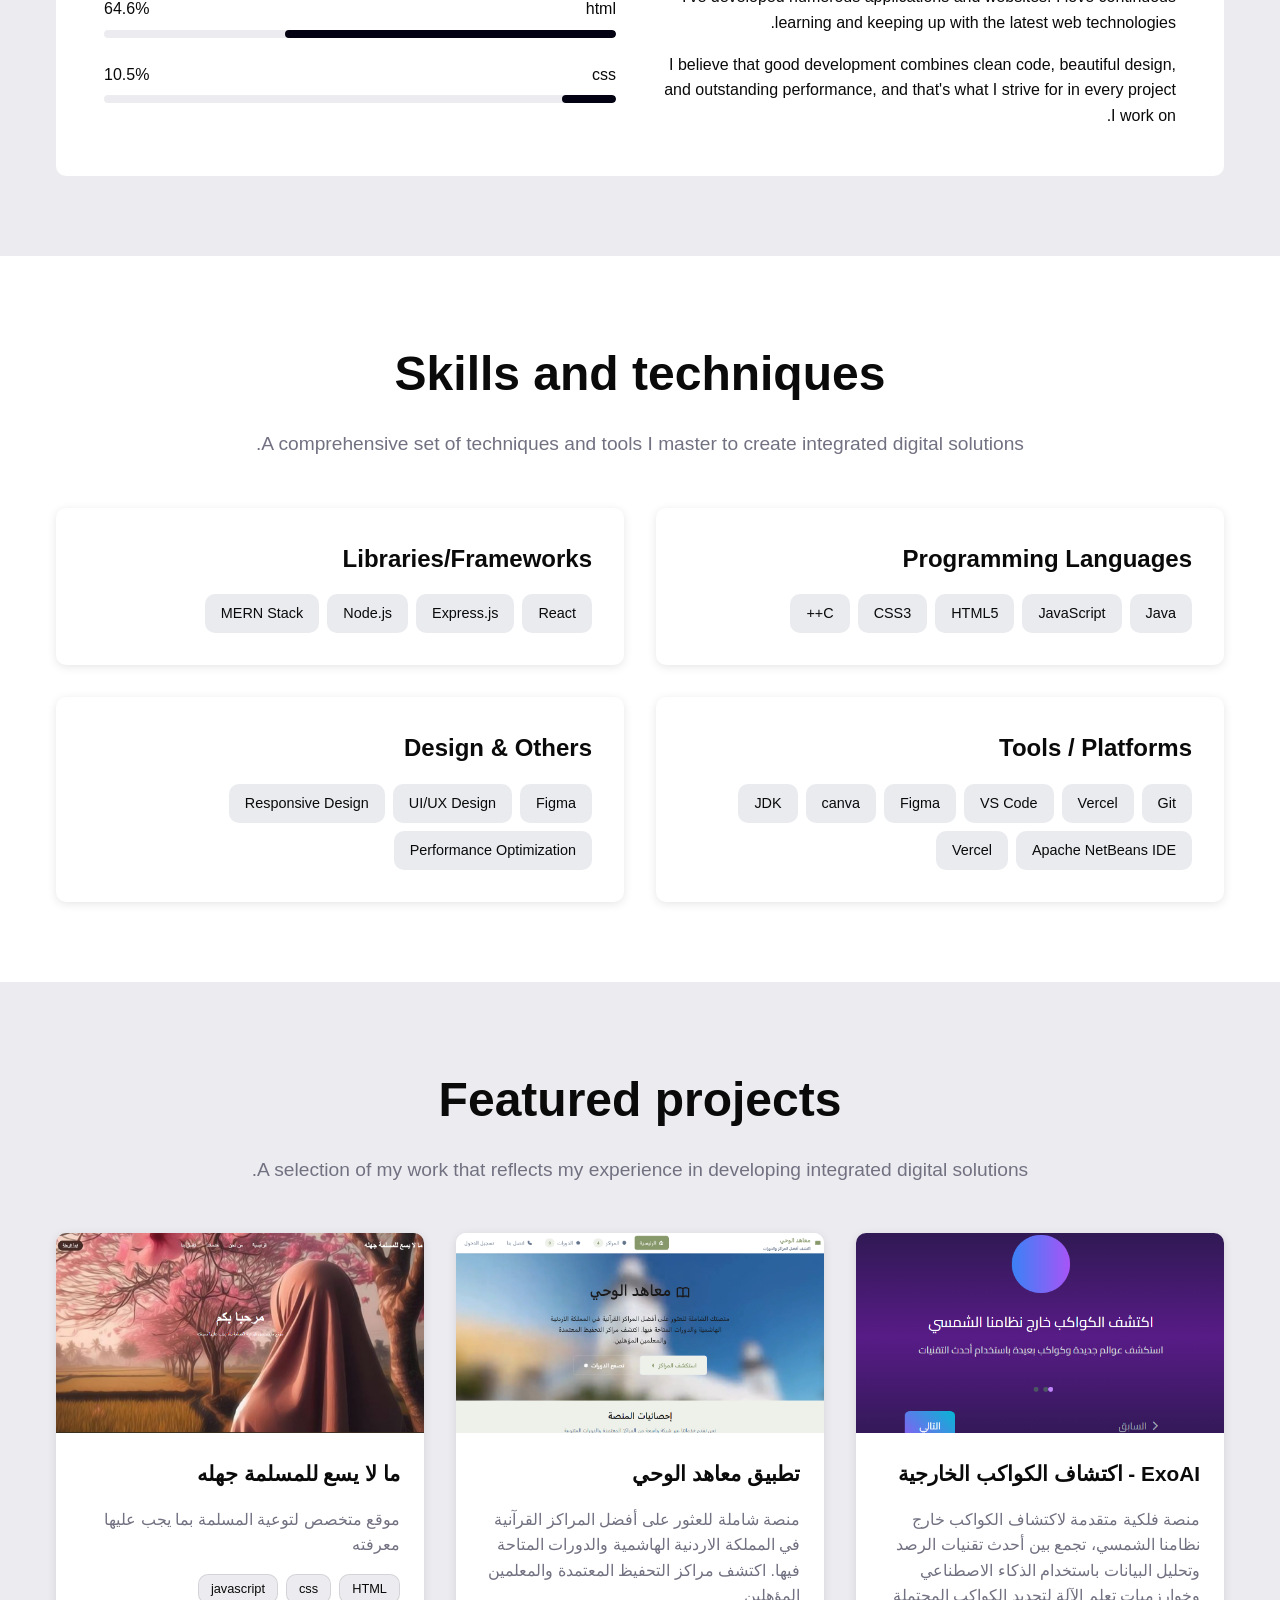
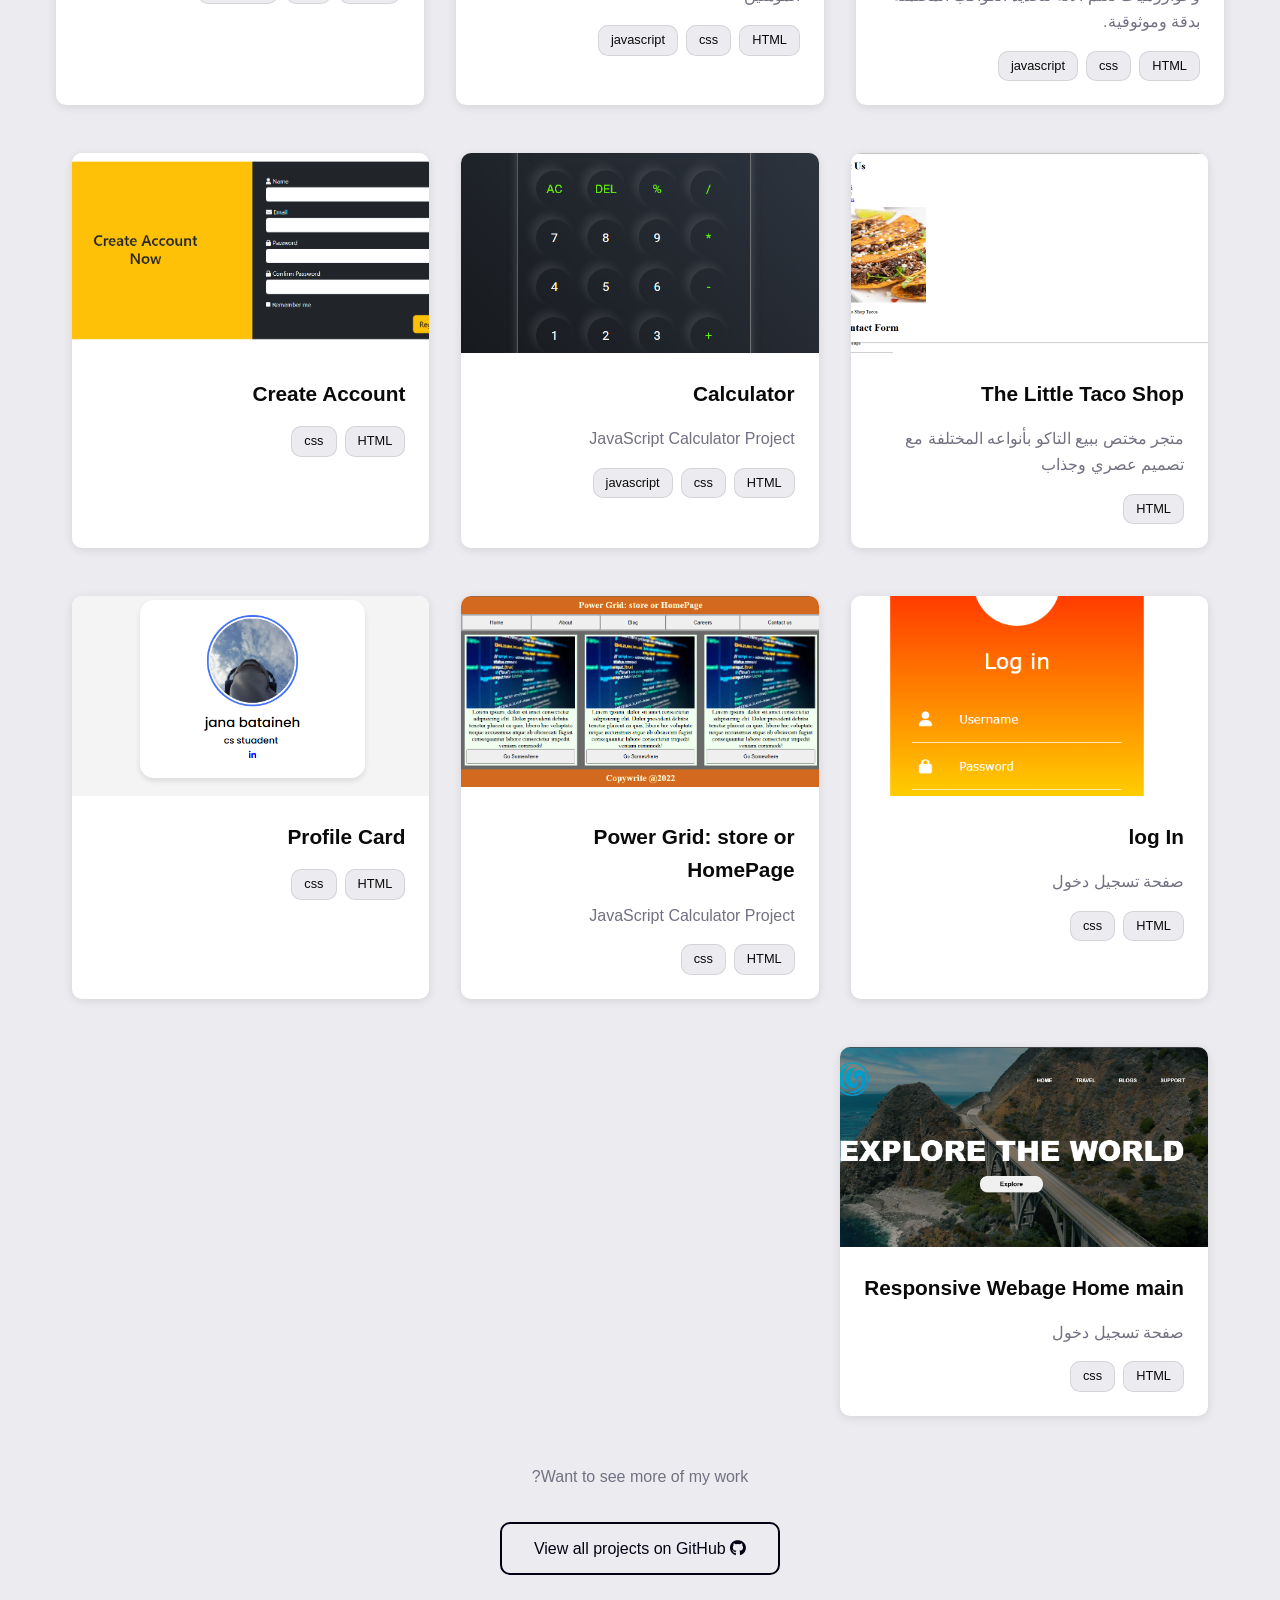
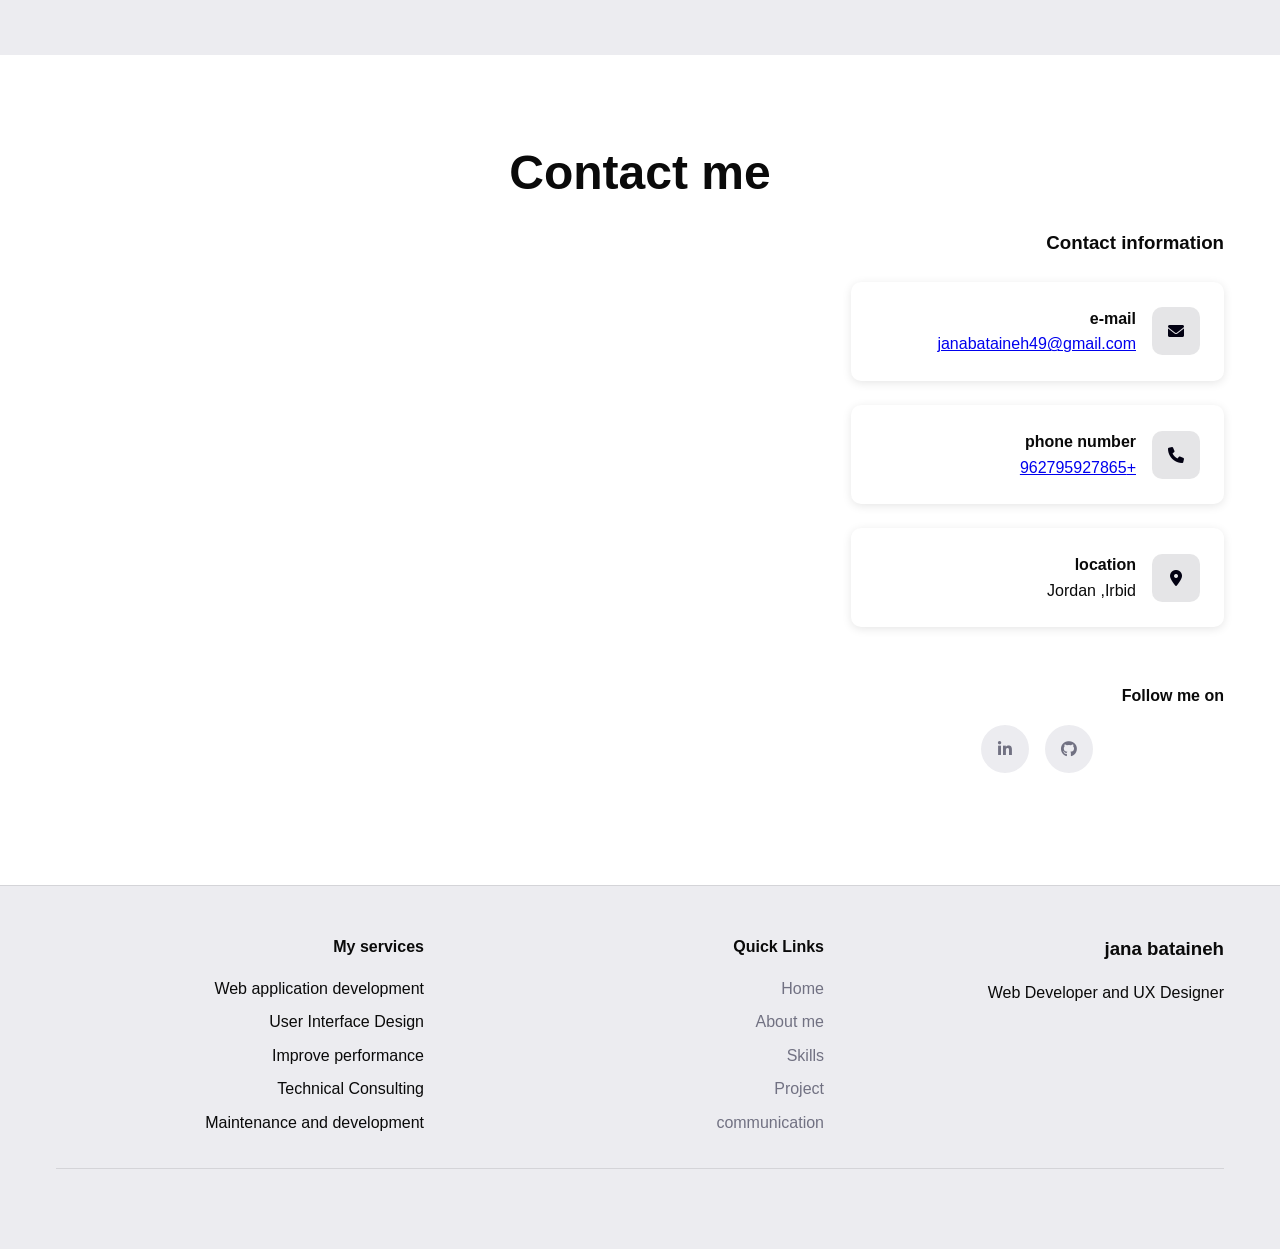
==== commit f8d802da: "Update fmt.Println message from 'Hello' to 'Goodbye'" ====
--- a/portfolio/index.html
+++ b/portfolio/index.html
@@ -480,7 +480,7 @@
                         </div>
                         <div>
                             <h4>phone number </h4>
-                            <a href="tel:+966501234567">+962770314636</a>
+                            <a href="tel:+966501234567">+962795927865</a>
                         </div>
                     </div>
 
@@ -558,4 +558,4 @@
     
     </script>
 </body>
-</html>+</html>
